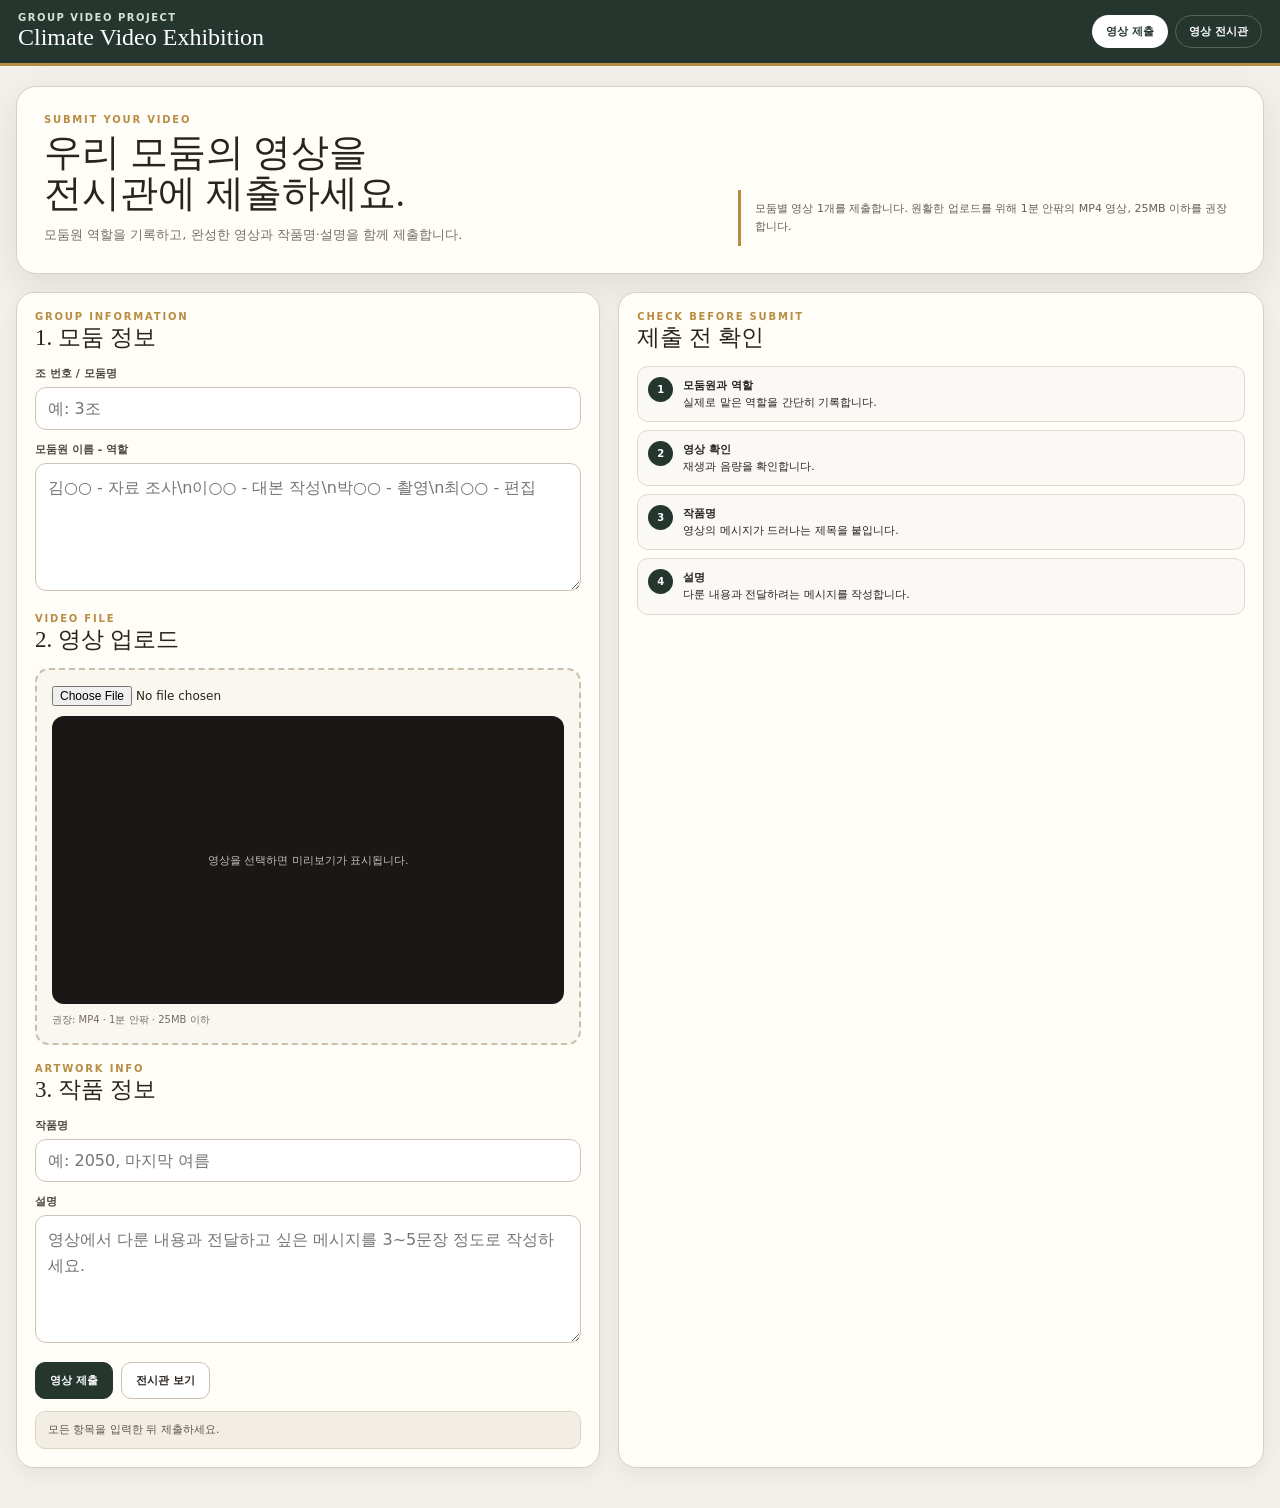
==== index.html @ f1337e26 "Add files via upload" ====
<!doctype html><html lang="ko"><head><meta charset="utf-8"><meta name="viewport" content="width=device-width,initial-scale=1"><title>영상 작품 제출</title><link rel="stylesheet" href="styles.css"></head><body>
<header class="topbar"><div class="topbar-inner"><div class="brand"><small>GROUP VIDEO PROJECT</small><h1>Climate Video Exhibition</h1></div><nav class="nav"><a class="active" href="index.html">영상 제출</a><a href="gallery.html">영상 전시관</a></nav></div></header>
<main class="page"><section class="hero"><div><div class="kicker">SUBMIT YOUR VIDEO</div><h2>우리 모둠의 영상을<br>전시관에 제출하세요.</h2><p>모둠원 역할을 기록하고, 완성한 영상과 작품명·설명을 함께 제출합니다.</p></div><div class="hero-note">모둠별 영상 1개를 제출합니다. 원활한 업로드를 위해 1분 안팎의 MP4 영상, 25MB 이하를 권장합니다.</div></section>
<div class="layout"><section class="panel"><div class="panel-head"><div><div class="kicker">GROUP INFORMATION</div><h3>1. 모둠 정보</h3></div></div><div class="field"><label>조 번호 / 모둠명</label><input id="groupName" type="text" maxlength="40" placeholder="예: 3조"></div><div class="field"><label>모둠원 이름 - 역할</label><textarea id="membersRoles" maxlength="1000" placeholder="김○○ - 자료 조사\n이○○ - 대본 작성\n박○○ - 촬영\n최○○ - 편집"></textarea></div><div class="panel-head" style="margin-top:18px"><div><div class="kicker">VIDEO FILE</div><h3>2. 영상 업로드</h3></div></div><div class="upload"><input id="videoInput" type="file" accept="video/*"><div id="videoPreview" class="video-preview"><span>영상을 선택하면 미리보기가 표시됩니다.</span></div><div class="notice">권장: MP4 · 1분 안팎 · 25MB 이하</div></div><div class="panel-head" style="margin-top:18px"><div><div class="kicker">ARTWORK INFO</div><h3>3. 작품 정보</h3></div></div><div class="field"><label>작품명</label><input id="title" type="text" maxlength="70" placeholder="예: 2050, 마지막 여름"></div><div class="field"><label>설명</label><textarea id="description" maxlength="1200" placeholder="영상에서 다룬 내용과 전달하고 싶은 메시지를 3~5문장 정도로 작성하세요."></textarea></div><div class="btn-row"><button id="submitBtn" class="btn primary" type="button">영상 제출</button><a class="btn" href="gallery.html">전시관 보기</a></div><div id="status" class="status">모든 항목을 입력한 뒤 제출하세요.</div></section>
<section class="panel"><div class="panel-head"><div><div class="kicker">CHECK BEFORE SUBMIT</div><h3>제출 전 확인</h3></div></div><div class="guide"><div class="guide-item"><div class="num">1</div><div><b>모둠원과 역할</b><br>실제로 맡은 역할을 간단히 기록합니다.</div></div><div class="guide-item"><div class="num">2</div><div><b>영상 확인</b><br>재생과 음량을 확인합니다.</div></div><div class="guide-item"><div class="num">3</div><div><b>작품명</b><br>영상의 메시지가 드러나는 제목을 붙입니다.</div></div><div class="guide-item"><div class="num">4</div><div><b>설명</b><br>다룬 내용과 전달하려는 메시지를 작성합니다.</div></div></div></section></div>
<iframe name="submitFrame" id="submitFrame" style="display:none"></iframe><form id="hiddenForm" method="POST" target="submitFrame" style="display:none"><input name="action" value="submit"><input name="groupName"><input name="membersRoles"><input name="title"><input name="description"><input name="fileName"><input name="mimeType"><input name="videoData"></form></main>
<script src="config.js"></script><script>
const $=id=>document.getElementById(id);let chosenFile=null;const MAX_MB=25;$('videoInput').onchange=()=>{const f=$('videoInput').files[0];chosenFile=f||null;if(!f)return;const mb=f.size/1024/1024;if(mb>MAX_MB){$('status').textContent=`파일이 ${mb.toFixed(1)}MB입니다. ${MAX_MB}MB 이하로 줄여 주세요.`;$('videoInput').value='';chosenFile=null;return}const url=URL.createObjectURL(f);$('videoPreview').innerHTML=`<video controls src="${url}"></video>`;$('status').textContent=`영상 선택 완료 · ${mb.toFixed(1)}MB`;};function fileToDataURL(file){return new Promise((resolve,reject)=>{const r=new FileReader();r.onload=()=>resolve(r.result);r.onerror=reject;r.readAsDataURL(file)})}$('submitBtn').onclick=async()=>{const groupName=$('groupName').value.trim(),membersRoles=$('membersRoles').value.trim(),title=$('title').value.trim(),description=$('description').value.trim();if(!groupName||!membersRoles||!title||!description||!chosenFile){$('status').textContent='조/모둠명, 모둠원 역할, 영상, 작품명, 설명을 모두 입력하세요.';return}if(WEB_APP_URL.startsWith('PASTE_')){$('status').textContent='제출 기능이 아직 서버와 연결되지 않았습니다. 교사에게 알려 주세요.';return}$('submitBtn').disabled=true;$('status').textContent='영상을 준비하는 중입니다…';try{const videoData=await fileToDataURL(chosenFile);const f=$('hiddenForm');f.action=WEB_APP_URL;f.groupName.value=groupName;f.membersRoles.value=membersRoles;f.title.value=title;f.description.value=description;f.fileName.value=chosenFile.name;f.mimeType.value=chosenFile.type||'video/mp4';f.videoData.value=videoData;$('status').textContent='업로드 중입니다. 이 창을 닫지 마세요…';f.submit();setTimeout(()=>{$('status').textContent='제출 요청을 보냈습니다. 잠시 후 전시관에서 확인하세요.';$('submitBtn').disabled=false},1800)}catch(e){$('status').textContent='영상 처리 중 오류가 발생했습니다.';$('submitBtn').disabled=false}};
</script></body></html>
---- styles.css ----
:root{--bg:#f2f0ea;--paper:#fffdf8;--ink:#28231f;--muted:#756d64;--deep:#25362e;--gold:#b88d43;--line:#d9d0c3;--soft:#eee8de;--shadow:0 12px 34px rgba(45,36,27,.09)}*{box-sizing:border-box}html,body{margin:0;min-height:100%;background:var(--bg);color:var(--ink);font-family:system-ui,-apple-system,"Segoe UI","Noto Sans KR",sans-serif}a{text-decoration:none;color:inherit}button,input,textarea{font:inherit}.topbar{background:var(--deep);color:#fff;border-bottom:3px solid var(--gold);position:sticky;top:0;z-index:20}.topbar-inner{max-width:1320px;margin:auto;padding:12px 18px;display:flex;justify-content:space-between;align-items:center;gap:18px}.brand small{display:block;font-size:10px;letter-spacing:.15em;color:#d6e0da;font-weight:900}.brand h1{margin:1px 0 0;font-family:Georgia,"Times New Roman",serif;font-size:24px;font-weight:500}.nav{display:flex;gap:7px;flex-wrap:wrap}.nav a{border:1px solid rgba(255,255,255,.22);border-radius:999px;padding:8px 13px;font-size:11px;font-weight:900}.nav a.active,.nav a:hover{background:#fff;color:var(--deep)}.page{max-width:1320px;margin:auto;padding:20px 16px 40px}.hero{display:grid;grid-template-columns:1.15fr .85fr;gap:20px;align-items:end;background:var(--paper);border:1px solid var(--line);border-radius:20px;box-shadow:var(--shadow);padding:27px}.kicker{font-size:10px;letter-spacing:.18em;color:var(--gold);font-weight:900}.hero h2{font-family:Georgia,"Times New Roman",serif;font-size:38px;line-height:1.08;font-weight:500;margin:7px 0 10px}.hero p{font-size:13px;color:var(--muted);line-height:1.7;margin:0}.hero-note{border-left:3px solid var(--gold);padding:10px 0 10px 14px;font-size:11px;color:#675e53;line-height:1.65}.layout{display:grid;grid-template-columns:minmax(0,.95fr) minmax(0,1.05fr);gap:18px;margin-top:18px}.panel{background:var(--paper);border:1px solid var(--line);border-radius:18px;padding:18px;box-shadow:0 7px 20px rgba(45,36,27,.06)}.panel h3{font-family:Georgia,"Times New Roman",serif;font-weight:500;font-size:23px;margin:0}.panel-head{display:flex;justify-content:space-between;gap:12px;align-items:flex-start;margin-bottom:13px}.field{margin-top:12px}.field label{display:block;font-size:11px;font-weight:900;margin-bottom:6px;color:#4e473f}.field input[type=text],.field textarea{width:100%;border:1px solid #cec5b8;border-radius:11px;background:#fff;padding:11px 12px;outline:none}.field textarea{min-height:128px;resize:vertical;line-height:1.65}.upload{border:2px dashed #cbbfac;border-radius:14px;padding:15px;background:#faf7f1}.upload input{width:100%;font-size:12px}.video-preview{margin-top:10px;aspect-ratio:16/9;background:#191817;border-radius:12px;overflow:hidden;display:grid;place-items:center;color:#c7bfb5;font-size:11px}.video-preview video{width:100%;height:100%;object-fit:contain;background:#111}.btn-row{display:flex;gap:8px;flex-wrap:wrap;margin-top:15px}.btn{border:1px solid #cbc1b3;border-radius:10px;padding:10px 14px;background:#fff;color:var(--ink);font-size:11px;font-weight:900;cursor:pointer}.btn.primary{background:var(--deep);border-color:var(--deep);color:#fff}.status{margin-top:12px;padding:10px 12px;border-radius:10px;background:#f3eee5;border:1px solid #ded4c6;color:#5e564d;font-size:11px;line-height:1.5}.guide{display:grid;gap:8px}.guide-item{display:flex;gap:10px;border:1px solid #e1d9cd;background:#fbf9f5;border-radius:11px;padding:10px;font-size:11px;line-height:1.55}.num{min-width:25px;height:25px;border-radius:50%;display:grid;place-items:center;background:var(--deep);color:#fff;font-weight:900;font-size:10px}.gallery-head{display:flex;justify-content:space-between;gap:14px;align-items:end;margin:18px 0 12px}.gallery-head h2{font-family:Georgia,"Times New Roman",serif;font-size:34px;font-weight:500;margin:0}.gallery-head p{margin:4px 0 0;color:var(--muted);font-size:11px}.gallery{display:grid;grid-template-columns:repeat(2,minmax(0,1fr));gap:18px}.video-card{background:var(--paper);border:1px solid var(--line);border-radius:16px;overflow:hidden;box-shadow:0 7px 20px rgba(45,36,27,.07)}.video-frame{aspect-ratio:16/9;background:#111}.video-frame iframe{width:100%;height:100%;border:0;display:block}.video-info{padding:14px}.group-badge{display:inline-block;font-size:9px;font-weight:900;letter-spacing:.08em;background:#eee8dd;border:1px solid #ddd1c1;border-radius:999px;padding:5px 8px;margin-bottom:7px}.video-title{font-family:Georgia,"Times New Roman",serif;font-size:22px;margin:0 0 6px}.video-desc{font-size:11px;color:var(--muted);line-height:1.65;white-space:pre-wrap}.empty{grid-column:1/-1;border:2px dashed #cfc4b4;border-radius:16px;padding:50px 20px;text-align:center;color:var(--muted);background:#faf7f1}.notice{font-size:10px;color:var(--muted);line-height:1.55;margin-top:8px}@media(max-width:900px){.hero,.layout{grid-template-columns:1fr}.gallery{grid-template-columns:1fr}}@media(max-width:600px){.topbar-inner{align-items:flex-start;flex-direction:column}.hero{padding:20px}.hero h2{font-size:31px}.page{padding:12px}}
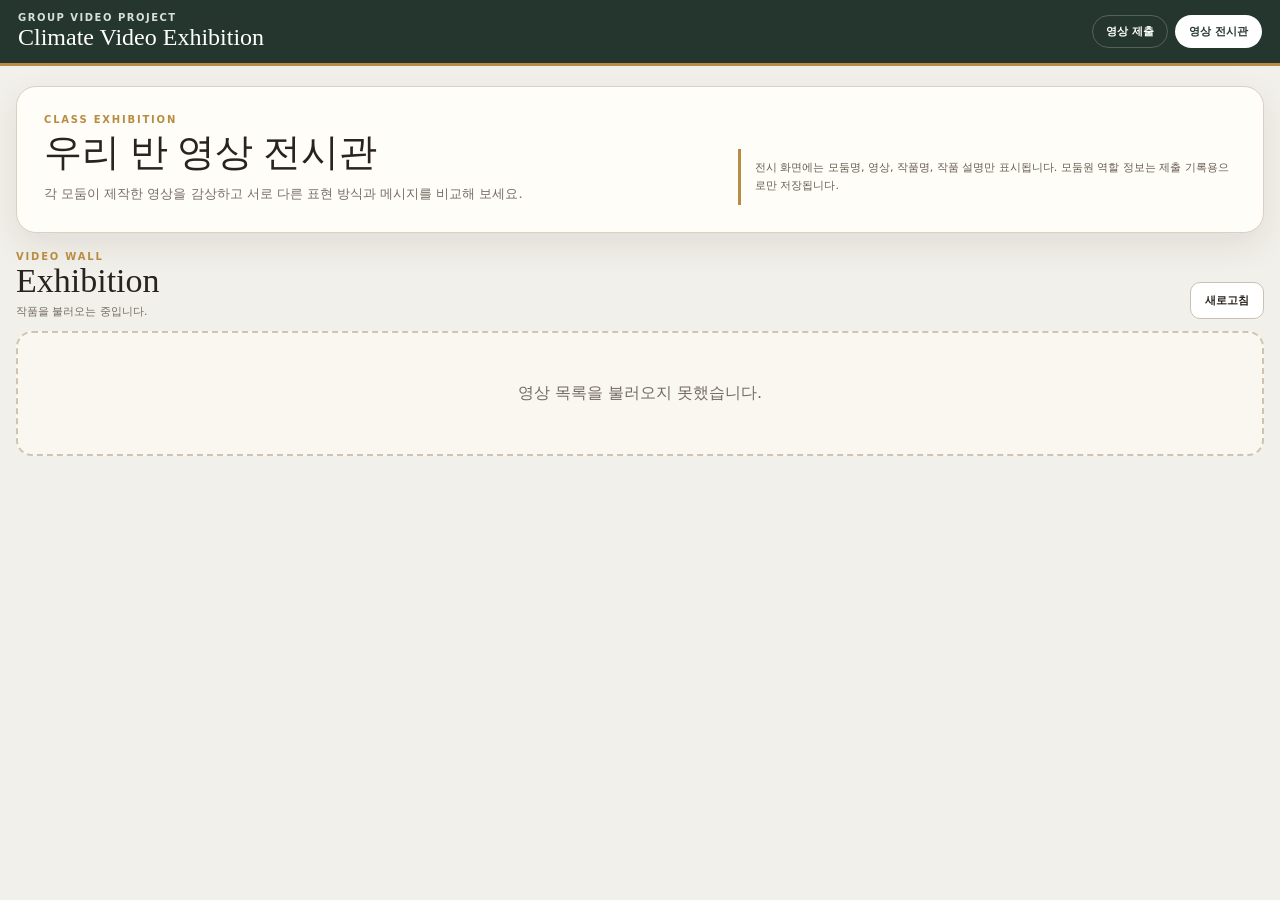
==== commit 76b83788: "Update index.html" ====
--- a/index.html
+++ b/index.html
@@ -1,9 +1,19 @@
-<!doctype html><html lang="ko"><head><meta charset="utf-8"><meta name="viewport" content="width=device-width,initial-scale=1"><title>영상 작품 제출</title><link rel="stylesheet" href="styles.css"></head><body>
-<header class="topbar"><div class="topbar-inner"><div class="brand"><small>GROUP VIDEO PROJECT</small><h1>Climate Video Exhibition</h1></div><nav class="nav"><a class="active" href="index.html">영상 제출</a><a href="gallery.html">영상 전시관</a></nav></div></header>
-<main class="page"><section class="hero"><div><div class="kicker">SUBMIT YOUR VIDEO</div><h2>우리 모둠의 영상을<br>전시관에 제출하세요.</h2><p>모둠원 역할을 기록하고, 완성한 영상과 작품명·설명을 함께 제출합니다.</p></div><div class="hero-note">모둠별 영상 1개를 제출합니다. 원활한 업로드를 위해 1분 안팎의 MP4 영상, 25MB 이하를 권장합니다.</div></section>
-<div class="layout"><section class="panel"><div class="panel-head"><div><div class="kicker">GROUP INFORMATION</div><h3>1. 모둠 정보</h3></div></div><div class="field"><label>조 번호 / 모둠명</label><input id="groupName" type="text" maxlength="40" placeholder="예: 3조"></div><div class="field"><label>모둠원 이름 - 역할</label><textarea id="membersRoles" maxlength="1000" placeholder="김○○ - 자료 조사\n이○○ - 대본 작성\n박○○ - 촬영\n최○○ - 편집"></textarea></div><div class="panel-head" style="margin-top:18px"><div><div class="kicker">VIDEO FILE</div><h3>2. 영상 업로드</h3></div></div><div class="upload"><input id="videoInput" type="file" accept="video/*"><div id="videoPreview" class="video-preview"><span>영상을 선택하면 미리보기가 표시됩니다.</span></div><div class="notice">권장: MP4 · 1분 안팎 · 25MB 이하</div></div><div class="panel-head" style="margin-top:18px"><div><div class="kicker">ARTWORK INFO</div><h3>3. 작품 정보</h3></div></div><div class="field"><label>작품명</label><input id="title" type="text" maxlength="70" placeholder="예: 2050, 마지막 여름"></div><div class="field"><label>설명</label><textarea id="description" maxlength="1200" placeholder="영상에서 다룬 내용과 전달하고 싶은 메시지를 3~5문장 정도로 작성하세요."></textarea></div><div class="btn-row"><button id="submitBtn" class="btn primary" type="button">영상 제출</button><a class="btn" href="gallery.html">전시관 보기</a></div><div id="status" class="status">모든 항목을 입력한 뒤 제출하세요.</div></section>
-<section class="panel"><div class="panel-head"><div><div class="kicker">CHECK BEFORE SUBMIT</div><h3>제출 전 확인</h3></div></div><div class="guide"><div class="guide-item"><div class="num">1</div><div><b>모둠원과 역할</b><br>실제로 맡은 역할을 간단히 기록합니다.</div></div><div class="guide-item"><div class="num">2</div><div><b>영상 확인</b><br>재생과 음량을 확인합니다.</div></div><div class="guide-item"><div class="num">3</div><div><b>작품명</b><br>영상의 메시지가 드러나는 제목을 붙입니다.</div></div><div class="guide-item"><div class="num">4</div><div><b>설명</b><br>다룬 내용과 전달하려는 메시지를 작성합니다.</div></div></div></section></div>
-<iframe name="submitFrame" id="submitFrame" style="display:none"></iframe><form id="hiddenForm" method="POST" target="submitFrame" style="display:none"><input name="action" value="submit"><input name="groupName"><input name="membersRoles"><input name="title"><input name="description"><input name="fileName"><input name="mimeType"><input name="videoData"></form></main>
-<script src="config.js"></script><script>
-const $=id=>document.getElementById(id);let chosenFile=null;const MAX_MB=25;$('videoInput').onchange=()=>{const f=$('videoInput').files[0];chosenFile=f||null;if(!f)return;const mb=f.size/1024/1024;if(mb>MAX_MB){$('status').textContent=`파일이 ${mb.toFixed(1)}MB입니다. ${MAX_MB}MB 이하로 줄여 주세요.`;$('videoInput').value='';chosenFile=null;return}const url=URL.createObjectURL(f);$('videoPreview').innerHTML=`<video controls src="${url}"></video>`;$('status').textContent=`영상 선택 완료 · ${mb.toFixed(1)}MB`;};function fileToDataURL(file){return new Promise((resolve,reject)=>{const r=new FileReader();r.onload=()=>resolve(r.result);r.onerror=reject;r.readAsDataURL(file)})}$('submitBtn').onclick=async()=>{const groupName=$('groupName').value.trim(),membersRoles=$('membersRoles').value.trim(),title=$('title').value.trim(),description=$('description').value.trim();if(!groupName||!membersRoles||!title||!description||!chosenFile){$('status').textContent='조/모둠명, 모둠원 역할, 영상, 작품명, 설명을 모두 입력하세요.';return}if(WEB_APP_URL.startsWith('PASTE_')){$('status').textContent='제출 기능이 아직 서버와 연결되지 않았습니다. 교사에게 알려 주세요.';return}$('submitBtn').disabled=true;$('status').textContent='영상을 준비하는 중입니다…';try{const videoData=await fileToDataURL(chosenFile);const f=$('hiddenForm');f.action=WEB_APP_URL;f.groupName.value=groupName;f.membersRoles.value=membersRoles;f.title.value=title;f.description.value=description;f.fileName.value=chosenFile.name;f.mimeType.value=chosenFile.type||'video/mp4';f.videoData.value=videoData;$('status').textContent='업로드 중입니다. 이 창을 닫지 마세요…';f.submit();setTimeout(()=>{$('status').textContent='제출 요청을 보냈습니다. 잠시 후 전시관에서 확인하세요.';$('submitBtn').disabled=false},1800)}catch(e){$('status').textContent='영상 처리 중 오류가 발생했습니다.';$('submitBtn').disabled=false}};
-</script></body></html>
+
+<!doctype html>
+<html lang="ko">
+<head>
+  <meta charset="utf-8">
+  <meta name="viewport" content="width=device-width, initial-scale=1">
+  <title>Climate Video Exhibition</title>
+  <meta http-equiv="refresh" content="0;url=gallery.html">
+  <script>
+    window.location.replace('gallery.html');
+  </script>
+</head>
+<body>
+  <p>
+    영상 전시관으로 이동합니다.
+    <a href="gallery.html">전시관 바로가기</a>
+  </p>
+</body>
+</html>
